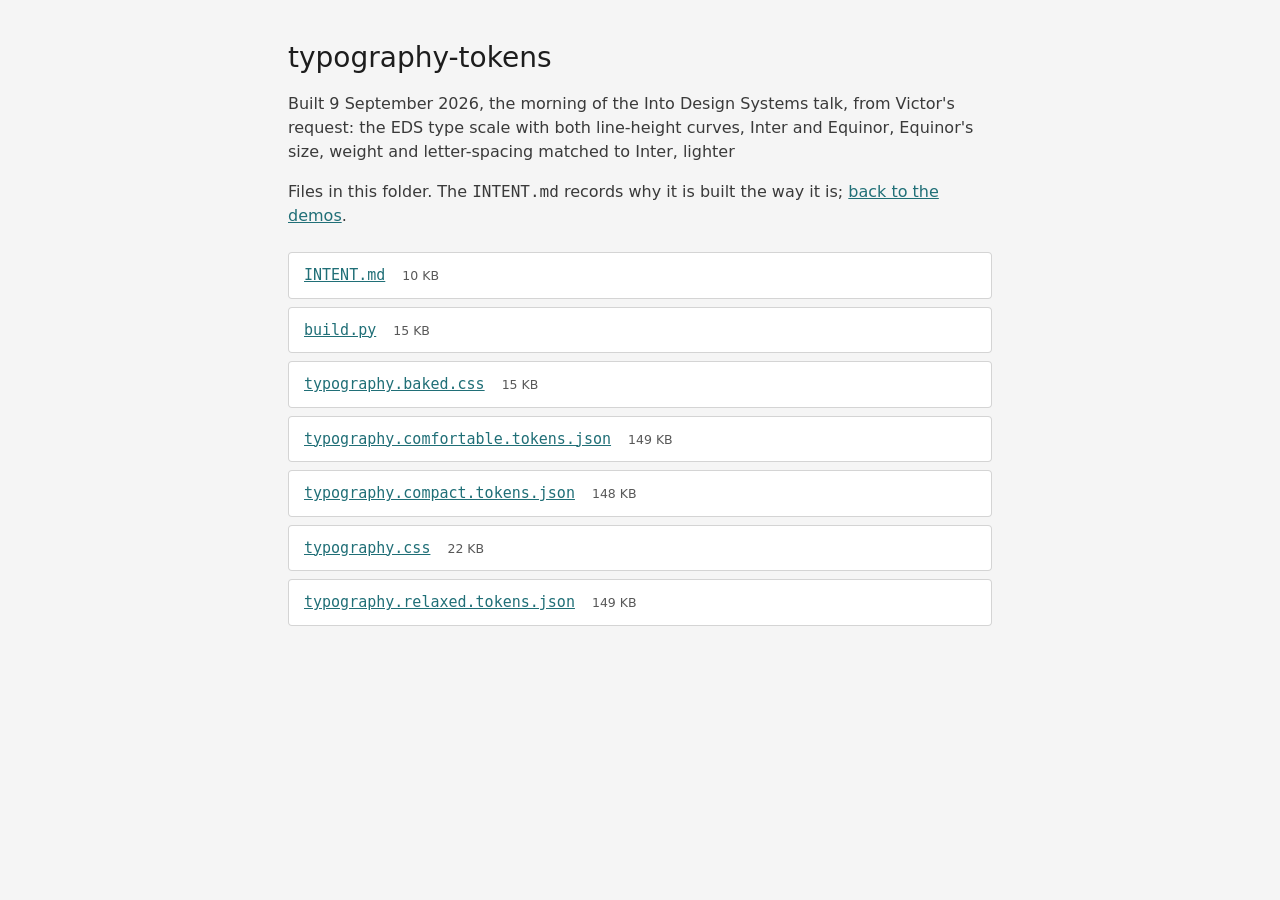
==== typography-tokens/index.html @ edfd25a1 "Publish demo/ from eff6b49 Generated by scripts/publish-www.sh; do not edit here — change demo/ on m" ====
<!doctype html>
<html lang="en">
<head>
<meta charset="utf-8">
<meta name="viewport" content="width=device-width, initial-scale=1">
<title>typography-tokens — equinor/skills</title>
<style>
  @font-face { font-family: Inter; src: url(https://cdn.eds.equinor.com/font/InterVariable.woff2) format("woff2-variations"); font-weight: 100 900; font-display: swap; }
  html { background: oklch(0.97 0 0); color: oklch(0.23 0 0); }
  body { margin: 0; font-family: Inter, system-ui, sans-serif; font-size: 1rem; line-height: 1.5; }
  main { max-width: 44rem; margin: 0 auto; padding: 2.5rem 2rem; }
  h1 { font-size: 1.75rem; line-height: 2.25rem; font-weight: 500; margin: 0 0 0.5rem; }
  p, li { color: oklch(0.35 0 0); }
  ul { padding: 0; list-style: none; display: grid; gap: 0.5rem; margin: 1.5rem 0; }
  li { padding: 0.75rem 1rem; background: oklch(0.999 0 0); border-radius: 4px; box-shadow: inset 0 0 0 1px oklch(0.87 0 0); font-family: ui-monospace, monospace; font-size: 0.9375rem; }
  a { color: oklch(0.5 0.075 204.6); }
  small { color: oklch(0.46 0 0); font-family: Inter, system-ui, sans-serif; margin-left: 0.5rem; }
</style>
</head>
<body>
<main>
  <h1>typography-tokens</h1>
  <p>Built 9 September 2026, the morning of the Into Design Systems talk, from Victor&#x27;s request: the EDS type scale with both line-height curves, Inter and Equinor, Equinor&#x27;s size, weight and letter-spacing matched to Inter, lighter</p>
  <p>Files in this folder. The <code>INTENT.md</code> records why it is built the way it is;
     <a href="../">back to the demos</a>.</p>
  <ul>
      <li><a href="INTENT.md">INTENT.md</a> <small>10 KB</small></li>
      <li><a href="build.py">build.py</a> <small>15 KB</small></li>
      <li><a href="typography.baked.css">typography.baked.css</a> <small>15 KB</small></li>
      <li><a href="typography.comfortable.tokens.json">typography.comfortable.tokens.json</a> <small>149 KB</small></li>
      <li><a href="typography.compact.tokens.json">typography.compact.tokens.json</a> <small>148 KB</small></li>
      <li><a href="typography.css">typography.css</a> <small>22 KB</small></li>
      <li><a href="typography.relaxed.tokens.json">typography.relaxed.tokens.json</a> <small>149 KB</small></li>
  </ul>
</main>
</body>
</html>
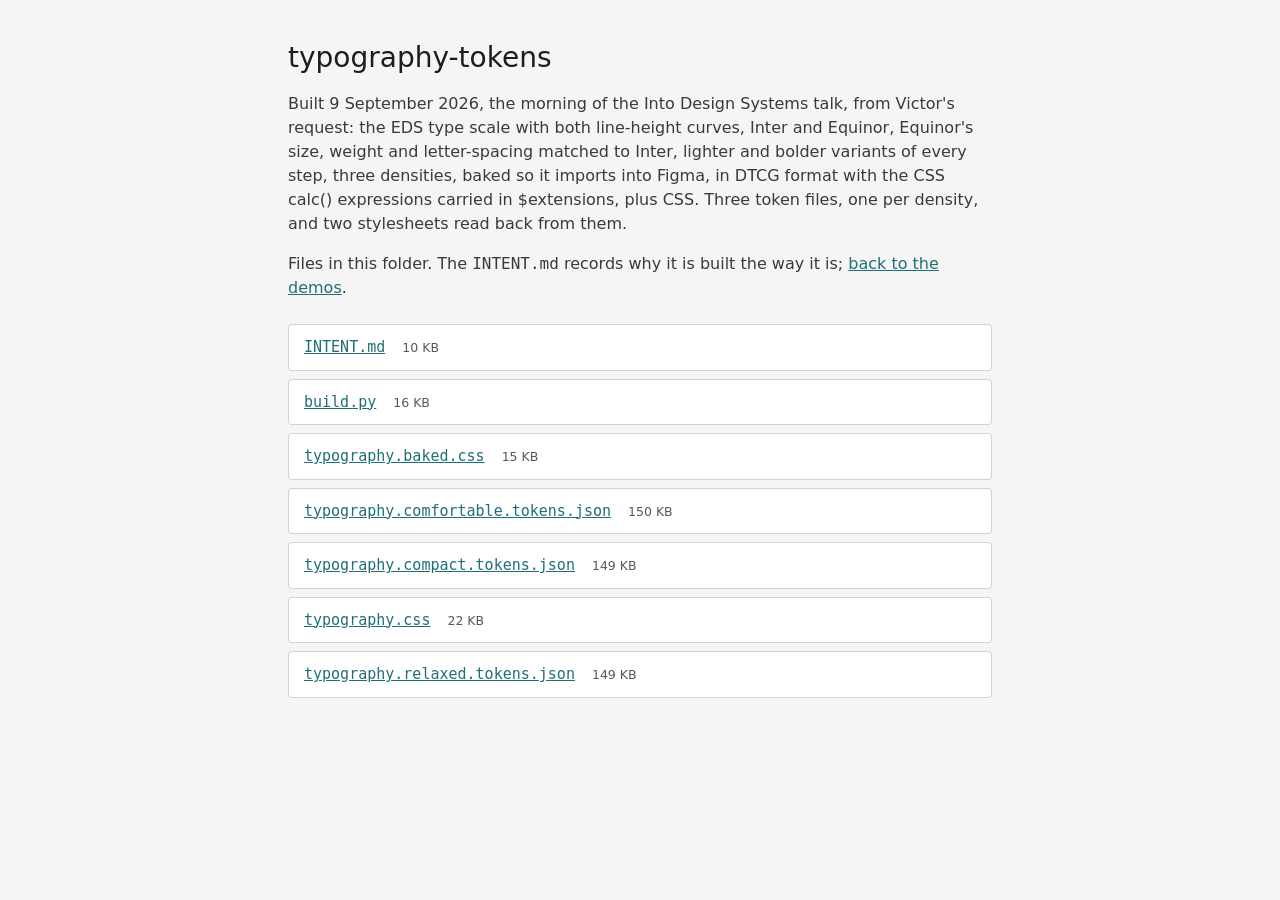
==== commit 14088e84: "Publish demo/ from 64885b3 Generated by scripts/publish-www.sh; do not edit here — change demo/ on m" ====
--- a/typography-tokens/index.html
+++ b/typography-tokens/index.html
@@ -11,24 +11,28 @@
   main { max-width: 44rem; margin: 0 auto; padding: 2.5rem 2rem; }
   h1 { font-size: 1.75rem; line-height: 2.25rem; font-weight: 500; margin: 0 0 0.5rem; }
   p, li { color: oklch(0.35 0 0); }
-  ul { padding: 0; list-style: none; display: grid; gap: 0.5rem; margin: 1.5rem 0; }
-  li { padding: 0.75rem 1rem; background: oklch(0.999 0 0); border-radius: 4px; box-shadow: inset 0 0 0 1px oklch(0.87 0 0); font-family: ui-monospace, monospace; font-size: 0.9375rem; }
-  a { color: oklch(0.5 0.075 204.6); }
-  small { color: oklch(0.46 0 0); font-family: Inter, system-ui, sans-serif; margin-left: 0.5rem; }
+  ul { padding: 0; list-style: none; display: grid; gap: 1rem; margin: 1.5rem 0; }
+  li { padding: 1rem 1.25rem; background: oklch(0.999 0 0); border-radius: 4px; box-shadow: inset 0 0 0 1px oklch(0.87 0 0); }
+  ul.files { gap: 0.5rem; }
+  ul.files li { padding: 0.75rem 1rem; font-family: ui-monospace, monospace; font-size: 0.9375rem; }
+  a { color: oklch(0.5 0.075 204.6); } a b { font-weight: 500; }
+  small { color: oklch(0.46 0 0); font-family: Inter, system-ui, sans-serif; }
+  ul.files small { margin-left: 0.5rem; }
+  footer { margin-top: 2rem; font-size: 0.875rem; color: oklch(0.46 0 0); }
 </style>
 </head>
 <body>
 <main>
   <h1>typography-tokens</h1>
-  <p>Built 9 September 2026, the morning of the Into Design Systems talk, from Victor&#x27;s request: the EDS type scale with both line-height curves, Inter and Equinor, Equinor&#x27;s size, weight and letter-spacing matched to Inter, lighter</p>
+  <p>Built 9 September 2026, the morning of the Into Design Systems talk, from Victor&#x27;s request: the EDS type scale with both line-height curves, Inter and Equinor, Equinor&#x27;s size, weight and letter-spacing matched to Inter, lighter and bolder variants of every step, three densities, baked so it imports into Figma, in DTCG format with the CSS calc() expressions carried in $extensions, plus CSS. Three token files, one per density, and two stylesheets read back from them.</p>
   <p>Files in this folder. The <code>INTENT.md</code> records why it is built the way it is;
      <a href="../">back to the demos</a>.</p>
-  <ul>
+  <ul class="files">
       <li><a href="INTENT.md">INTENT.md</a> <small>10 KB</small></li>
-      <li><a href="build.py">build.py</a> <small>15 KB</small></li>
+      <li><a href="build.py">build.py</a> <small>16 KB</small></li>
       <li><a href="typography.baked.css">typography.baked.css</a> <small>15 KB</small></li>
-      <li><a href="typography.comfortable.tokens.json">typography.comfortable.tokens.json</a> <small>149 KB</small></li>
-      <li><a href="typography.compact.tokens.json">typography.compact.tokens.json</a> <small>148 KB</small></li>
+      <li><a href="typography.comfortable.tokens.json">typography.comfortable.tokens.json</a> <small>150 KB</small></li>
+      <li><a href="typography.compact.tokens.json">typography.compact.tokens.json</a> <small>149 KB</small></li>
       <li><a href="typography.css">typography.css</a> <small>22 KB</small></li>
       <li><a href="typography.relaxed.tokens.json">typography.relaxed.tokens.json</a> <small>149 KB</small></li>
   </ul>
